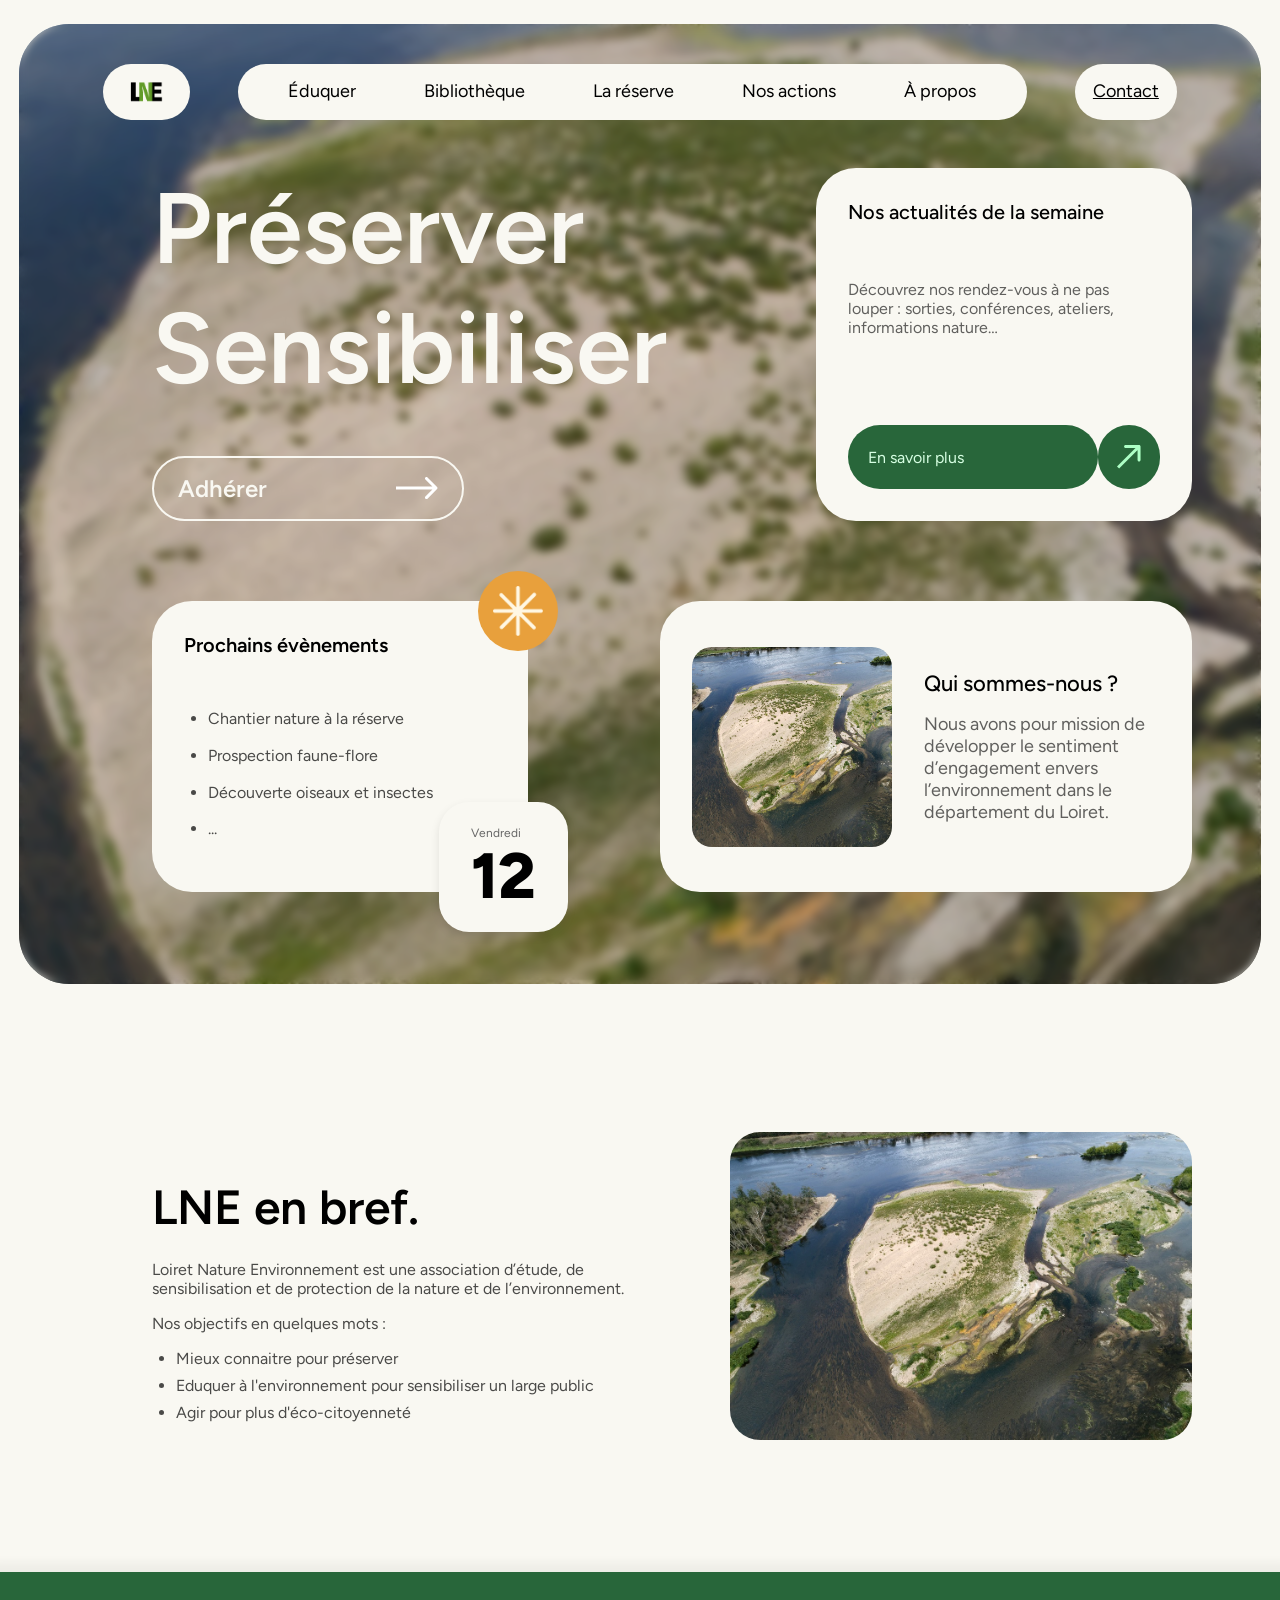
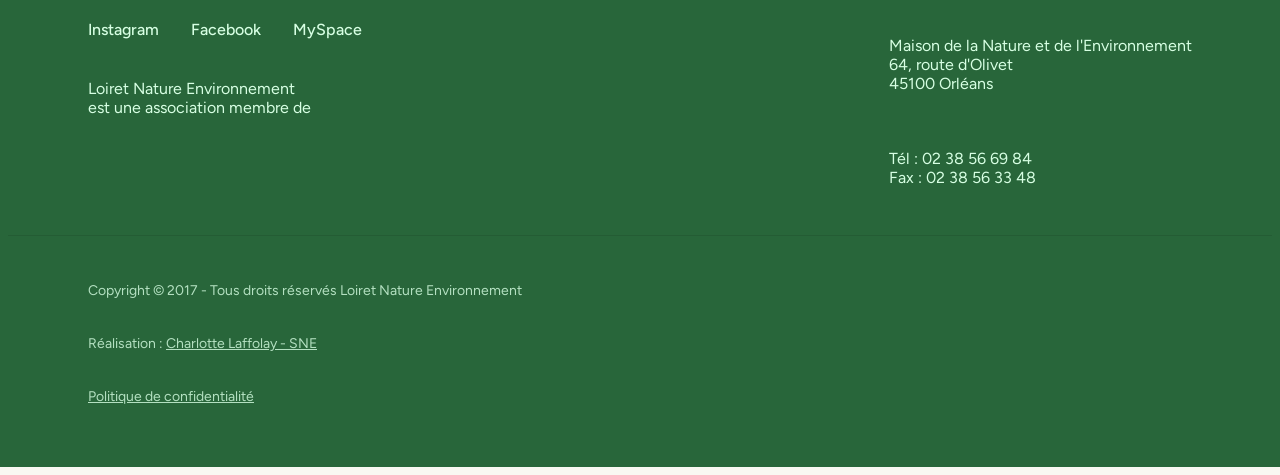
==== index.html @ 75246335 "Init" ====
<!doctype html>
<html lang="en">
  <head>
    <meta charset="UTF-8" />
    <meta name="viewport" content="width=device-width, initial-scale=1.0" />
    <title>LNE</title>
    <link rel="stylesheet" href="style.css" />
    <style>
      @import url("https://fonts.googleapis.com/css2?family=Figtree:ital,wght@0,300..900;1,300..900&family=Sora:wght@100..800&display=swap");
    </style>
  </head>
  <body>
    <div class="picture"></div>
    <div class="picture-blur"></div>
    <nav>
      <div class="logo-nav"><img src="logo.png" alt="" /></div>
      <div class="main-nav">
        <span>Éduquer</span>
        <span>Bibliothèque</span>
        <span>La réserve</span>
        <span>Nos actions</span>
        <span>À propos</span>
      </div>
      <div class="contact-nav"><a href="contact.html">Contact</a></div>
    </nav>
    <div class="container">
      <div class="first-row">
        <div class="hero-title">
          Préserver <br />
          Sensibiliser <br />
          <div class="hero-btn">
            Adhérer
            <img src="arrow-right.svg" alt="" />
          </div>
        </div>
        <div class="card-1">
          <div class="card-1-header">Nos actualités de la semaine</div>
          <div class="card-1-content">
            Découvrez nos rendez-vous à ne pas louper : sorties, conférences,
            ateliers, informations nature…
          </div>
          <div class="card-1-footer">
            <span>En savoir plus</span>
            <span><img src="arrow.svg" alt="" /></span>
          </div>
        </div>
      </div>
      <div class="second-row">
        <div class="card-2">
          <div class="card-2-header">Prochains évènements</div>
          <div class="card-2-content">
            <ul>
              <li>Chantier nature à la réserve</li>
              <li>Prospection faune-flore</li>
              <li>Découverte oiseaux et insectes</li>
              <li>...</li>
            </ul>
          </div>
          <div class="card-2-date">
            <div class="card-2-date-day">Vendredi</div>
            <div class="card-2-date-number">12</div>
          </div>
          <img src="star.png" alt="" />
        </div>
        <div class="card-3">
          <img src="image.jpg" width="200" height="200" />
          <div class="list-3">
            <div class="card-3-header">Qui sommes-nous ?</div>
            <div class="card-3-content">
              Nous avons pour mission de développer le sentiment d’engagement
              envers l’environnement dans le département du Loiret.
            </div>
          </div>
        </div>
      </div>

      <section class="about">
        <div class="about-text">
          <h2>LNE en bref.</h2>
          <p>
            Loiret Nature Environnement est une association d’étude, de
            sensibilisation et de protection de la nature et de l’environnement.
          </p>

          <p>Nos objectifs en quelques mots :</p>
          <ul>
            <li>Mieux connaitre pour préserver</li>
            <li>Eduquer à l'environnement pour sensibiliser un large public</li>
            <li>Agir pour plus d'éco-citoyenneté</li>
          </ul>
        </div>

        <div class="about-image">
          <img src="image.jpg" alt="Nature" />
        </div>
      </section>
    </div>
    <footer class="footer">
      <div class="footer-top">
        <div class="footer-left">
          <div class="footer-socials">
            <span>Instagram</span>
            <span>Facebook</span>
            <span>MySpace</span>
          </div>

          <p>
            Loiret Nature Environnement<br />
            est une association membre de
          </p>
        </div>

        <div class="footer-right">
          <p>
            Maison de la Nature et de l'Environnement<br />
            64, route d'Olivet<br />
            45100 Orléans
          </p>

          <p>
            Tél : 02 38 56 69 84<br />
            Fax : 02 38 56 33 48
          </p>
        </div>
      </div>

      <div class="footer-divider"></div>

      <div class="footer-bottom">
        <p>
          Copyright © 2017 - Tous droits réservés Loiret Nature Environnement
        </p>
        <p>Réalisation : <span class="link">Charlotte Laffolay - SNE</span></p>
        <p class="link">Politique de confidentialité</p>
      </div>
    </footer>
  </body>
</html>
---- style.css ----
.figtree {
  font-family: "Figtree", sans-serif;
  font-optical-sizing: auto;
  font-weight: 400, 500, 600;
  font-style: normal;
}

a:link {
  color: black;
}

/* visited link */
a:visited {
  color: black;
}


.sora {
  font-family: "Sora", sans-serif;
  font-optical-sizing: auto;
  font-weight: 800;
  font-style: normal;
}


body {
    background-color: #F9F8F2;
    overflow-x: hidden;
    font-family: "Figtree";
    display: flex;
    gap: 3rem;
    flex-direction: column;
    align-items: center;
}

.container {
    width: 100%;
    max-width: 1200px; /* largeur max desktop */
    padding-inline: clamp(1rem, 5vw, 5rem); /* responsive automatique */
    margin-inline: auto; /* centre */
}

.picture {
    position: absolute;
    background-image: url("image.jpg");
    background-size: 2800px;
    background-position: top -300px left -700px;
    border-radius: 50px;
    margin: 1rem;
    width: 97%;
    height: 60rem;
    z-index: -100;
}

.picture-blur {
    position: absolute;
    background-color: rgba(0, 0, 0, 0.20);
    backdrop-filter: blur(4px);
    border-radius: 50px;
    margin: 1rem;
    width: 97%;
    height: 60rem;
    z-index: -99;
}

nav {
    display: flex;
    margin-top: 3.5rem;
    flex-direction: row;
    gap: 3rem;
    font-size: 18px;
}

nav div {
    background-color: #F9F8F2;
    border-radius: 99px;
    padding: 1rem;
    padding-inline: 1.15rem;
    text-box-trim: trim-both;
}

nav div span {
    margin-inline: 2rem;
}

nav div span:hover {
    text-decoration: underline;
    cursor: pointer;
}

.contact-nav {
    text-decoration: none;
    color: #000000;
}

.contact-nav:hover {
    text-decoration: underline;
    cursor: pointer;

}

.logo-nav {
    padding-inline: 1.5rem;
    display: flex;
    align-items: center;
    background-color: #F9F8F2;
}

.logo-nav img {
    transform: scale(.8);
}

.first-row {
    display: flex;
    justify-content: space-between;
    align-items: stretch;
    margin-inline: 5rem;
}

.hero-title {
    color: #F9F8F2;
    font-weight: 600;
    font-size: 100px;
    display: flex;
    flex-direction: column;
    gap: 3rem;
    width: 30%;
}

.card-1 {
    width: 30%;
    display: flex;
    flex-direction: column;
    justify-content: space-between;
    gap: 1rem;
    padding: 2rem;
    background-color: #F9F8F2;
    border-radius: 40px;
}

.card-1-header {
    font-size: 20px;
    font-weight: 500;
}

.card-1-content {
    opacity: 61%;
}

.card-1-footer {
    display: flex;
    margin-top: 2rem;
    justify-content: space-between;
}

.card-1-footer span:nth-child(1) {
    color: #D7FFE3;
    background-color: #28663A;
    border-radius: 99px;
    text-align: center;
    display: flex;
    align-items: center;
    width: 70%;
    padding-inline: 1.25rem;
    padding-block: 1.25rem;
}

.card-1-footer span:nth-child(2) {
    color: #D7FFE3;
    background-color: #28663A;
    border-radius: 99px;
    width: 4rem;
    height: 4rem;
    display: flex;
    justify-content: center;
    align-items: center;
}

.hero-btn {
    font-size: 24px;
    border: #F9F8F2 solid 2px;
    padding: 1rem;
    padding-inline: 1.5rem;
    display: flex;
    justify-content: space-between;
    align-items: center;
    border-radius: 99px;
}

.second-row {
    display: flex;
    justify-content: space-between;
    align-items: stretch;
    margin-inline: 5rem;
    margin-top: 5rem;
}

.card-2 {
    width: 30%;
    display: flex;
    flex-direction: column;
    justify-content: space-between;
    gap: 1rem;
    padding: 2rem;
    background-color: #F9F8F2;
    border-radius: 40px;
}

.card-3 {
    width: 30%;
    display: flex;
    flex-direction: row;
    justify-content: space-between;
    align-items: center;
    gap: 2rem;
    padding: 2rem;
    background-color: #F9F8F2;
    border-radius: 40px;
    width: 45%;
}

.card-3 img {
    border-radius: 20px;
    object-fit: cover;
}

.card-3-header {
    font-size: 22px;
    font-weight: 500;
}

.card-3-content {
    font-size: 18px;
    font-weight: 400;
    opacity: 61%;
}

.list-3 {
    display: flex;
    flex-direction: column;
    gap: 1rem;
}

.card-2 {
    position: relative;
    background-color: #F9F8F2;
    padding: 2rem;
    border-radius: 40px;
    width: 30%;
    border-top-right-radius: 0;
}

/* Le cercle orange en haut à droite */
.card-2::before {
    content: '';
    position: absolute;
    top: -30px;
    right: -30px;
    width: 80px;
    height: 80px;
    background-color: #E8A03C; /* Couleur orange */
    border-radius: 50%;
    display: flex;
    justify-content: center;
    align-items: center;
}

/* L'icône étoile dans le cercle orange */
.card-2 img {
    content: '✱';
    position: absolute;
    top: -15px;
    right: -15px;
    width: 50px;
    height: 50px;
    display: flex;
    justify-content: center;
    align-items: center;
    color: #F9F8F2;
    font-size: 32px;
    font-weight: bold;
}

/* Le bloc blanc avec la date */
.card-2-date {
    position: absolute;
    bottom: -40px;
    right: -40px;
    background-color: #F9F8F2;
    border-radius: 30px;
    padding: 1.5rem 2rem;
    box-shadow: 0 4px 10px rgba(0, 0, 0, 0.1);
}

.card-2-date-day {
    font-size: 12px;
    color: #666;
    margin-bottom: 0.25rem;
}

.card-2-date-number {
    font-size: 64px;
    font-weight: 800;
    line-height: 1;
}

.card-2-header {
    font-size: 20px;
    font-weight: 600;
    margin-bottom: 1rem;
}

.card-2-content ul {
    list-style: disc;
    padding-left: 1.5rem;
    line-height: 1.8;
}

.card-2-content li {
    opacity: 0.7;
    margin-bottom: 0.5rem;
}

.about {
    margin-top: 15rem;
    margin-inline: 5rem ;
    display: flex;
    justify-content: space-between;
    align-items: center;
    gap: 4rem;
}

.about-text {
    width: 50%;
}

.about-text h2 {
    font-size: 48px;
    font-weight: 600;
    margin-bottom: 1.5rem;
}

.about-text p {
    opacity: 0.7;
    margin-bottom: 1rem;
}

.about-text ul {
    margin-top: 1rem;
    padding-left: 1.5rem;
}

.about-text li {
    margin-bottom: 0.5rem;
    opacity: 0.7;
}

.about-image {
    width: 45%;
}

.about-image img {
    width: 100%;
    height: auto;
    border-radius: 30px;
    object-fit: cover;
}

.footer {
    margin-top: 5rem;
    padding: 3rem;
    width: 100%;
    background-color: #28663A;
    color: #D7FFE3;
    border-radius: 40px;
    box-shadow: 0px -10px 10px rgba(0, 0, 0, 0.044);
}

/* TOP */
.footer-top {
    display: flex;
    justify-content: space-between;
    gap: 2rem;
    padding-inline: 5rem;
}

.footer-left,
.footer-right {
    display: flex;
    flex-direction: column;
    gap: 1.5rem;
}

.footer-socials {
    display: flex;
    gap: 2rem;
    font-weight: 500;
}

/* Divider */
.footer-divider {
    height: 1px;
    background-color: rgba(0,0,0,0.1);
    margin: 2rem 0;
    padding-inline: 5rem;

}

/* BOTTOM */
.footer-bottom {
    display: flex;
    flex-direction: column;
    gap: 0.5rem;
    font-size: 14px;
    opacity: 0.8;
    padding-inline: 5rem;

}

.link {
    text-decoration: underline;
    cursor: pointer;
}
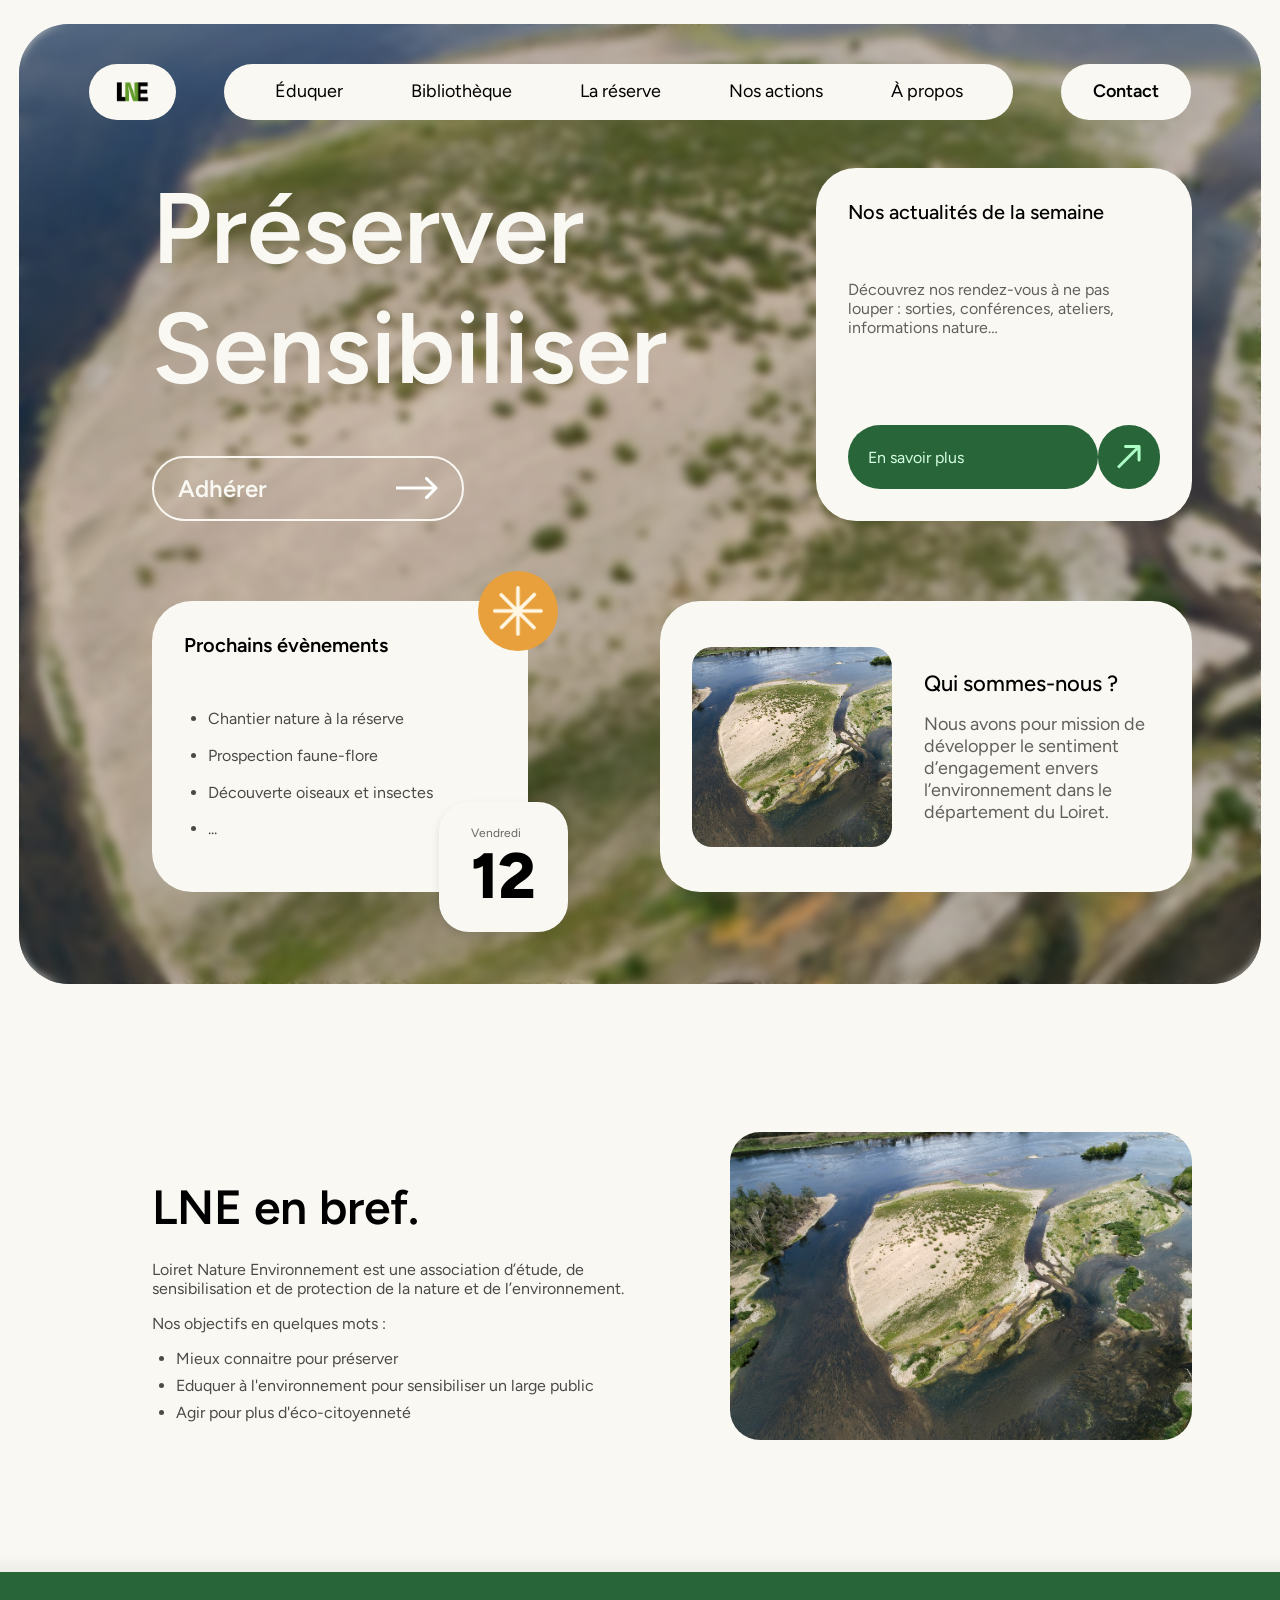
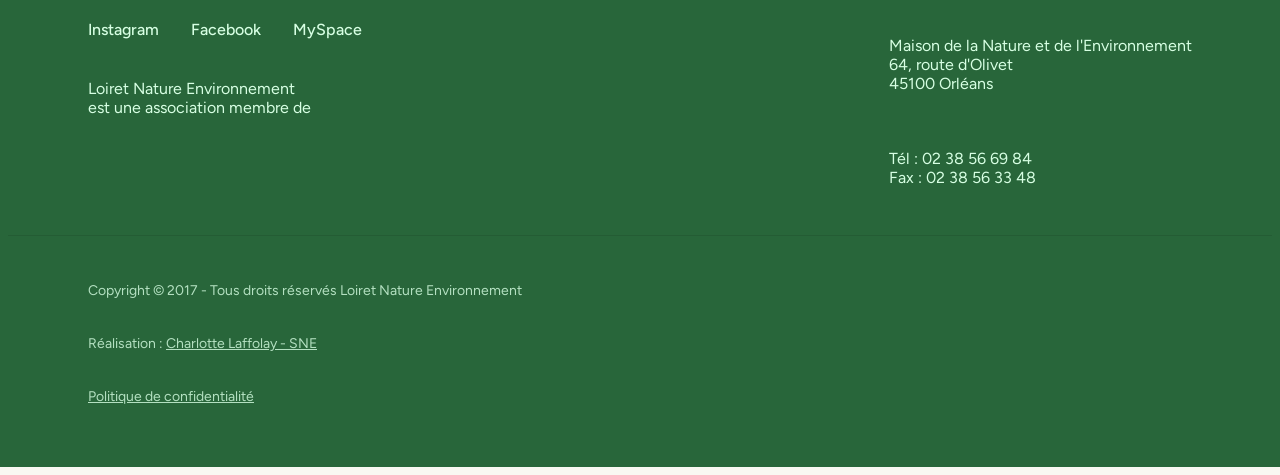
==== commit 5c58df27: "Two other pages" ====
--- a/index.html
+++ b/index.html
@@ -16,7 +16,7 @@
       <div class="logo-nav"><img src="logo.png" alt="" /></div>
       <div class="main-nav">
         <span>Éduquer</span>
-        <span>Bibliothèque</span>
+        <span><a href="loutre.html">Bibliothèque</a></span>
         <span>La réserve</span>
         <span>Nos actions</span>
         <span>À propos</span>
--- a/style.css
+++ b/style.css
@@ -6,15 +6,10 @@
   font-style: normal;
 }
 
-a:link {
-  color: black;
-}
-
-/* visited link */
-a:visited {
-  color: black;
-}
-
+a {
+    text-decoration: none;
+    color: inherit;
+}
 
 .sora {
   font-family: "Sora", sans-serif;
@@ -90,14 +85,16 @@
 }
 
 .contact-nav {
-    text-decoration: none;
-    color: #000000;
+    background-color: #F9F8F2;
+    border-radius: 99px;
+    padding: 1rem 2rem;
+    font-weight: 600;
+    transition: background-color 0.3s;
 }
 
 .contact-nav:hover {
-    text-decoration: underline;
-    cursor: pointer;
-
+    background-color: #28663A;
+    color: #D7FFE3;
 }
 
 .logo-nav {
